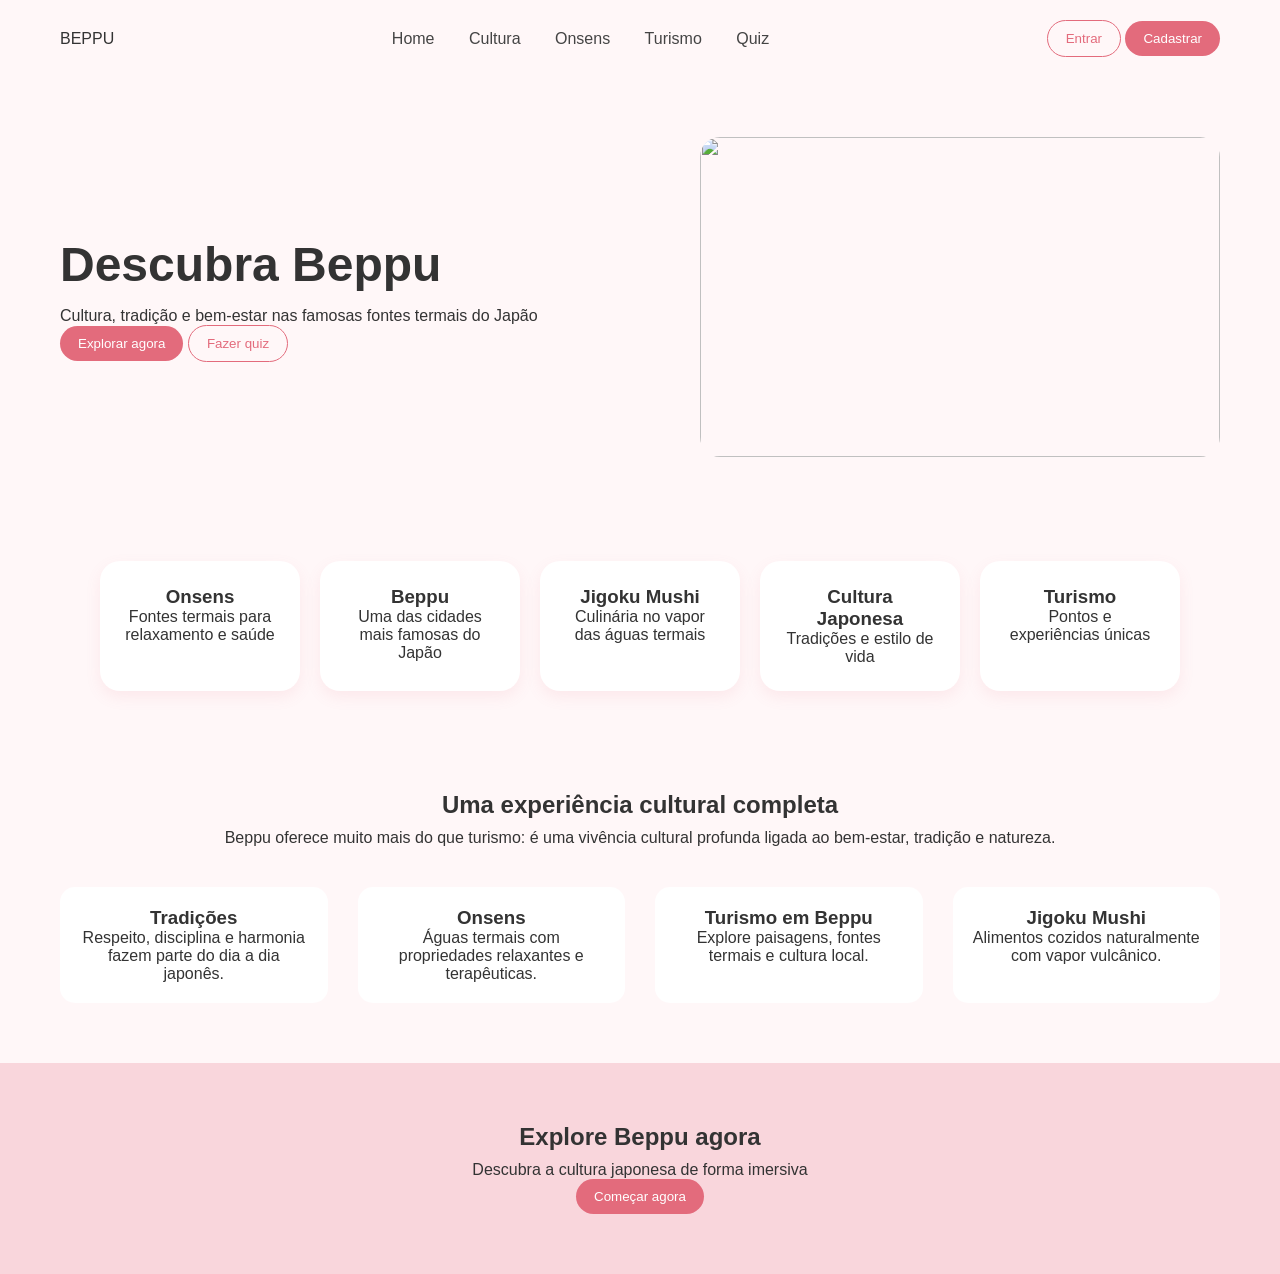
==== index.html @ dc389698 "Início página home" ====
<!DOCTYPE html>
<html lang="pt-br">

<head>
    <meta charset="UTF-8">
    <meta name="viewport" content="width=device-width, initial-scale=1.0">
    <title>Beppu</title>
    <link rel="stylesheet" href="css/style.css">
</head>

<body>
<!-- HEADER -->
<header class="header">
    <div class="logo">BEPPU</div>

    <nav class="menu">
        <a href="#home">Home</a>
        <a href="#cultura">Cultura</a>
        <a href="#onsens">Onsens</a>
        <a href="#turismo">Turismo</a>
        <a href="#quiz">Quiz</a>
    </nav>

    <div class="acoes">
        <button class="btn-outline">Entrar</button>
        <button class="btn-primary">Cadastrar</button>
    </div>
</header>

<!-- HERO -->
<section class="hero" id="home">
    <div class="hero-text">
        <h1>Descubra Beppu</h1>
        <p>Cultura, tradição e bem-estar nas famosas fontes termais do Japão</p>

        <div class="botoes">
            <button class="btn-primary">Explorar agora</button>
            <button class="btn-outline">Fazer quiz</button>
        </div>
    </div>

    <div class="hero-img">
        <img src="img/beppu.jpeg">
    </div>
</section>

<!-- CARDS -->
<section class="cards">

    <div class="card">
        <h3>Onsens</h3>
        <p>Fontes termais para relaxamento e saúde</p>
    </div>

    <div class="card">
        <h3>Beppu</h3>
        <p>Uma das cidades mais famosas do Japão</p>
    </div>

    <div class="card">
        <h3>Jigoku Mushi</h3>
        <p>Culinária no vapor das águas termais</p>
    </div>

    <div class="card">
        <h3>Cultura Japonesa</h3>
        <p>Tradições e estilo de vida</p>
    </div>

    <div class="card">
        <h3>Turismo</h3>
        <p>Pontos e experiências únicas</p>
    </div>

</section>

<!-- EXPERIÊNCIA -->
<section class="experiencia" id="cultura">
    <h2>Uma experiência cultural completa</h2>
    <p>Beppu oferece muito mais do que turismo: é uma vivência cultural profunda ligada ao bem-estar, tradição e natureza.</p>

    <div class="grid-exp">

        <div class="exp-box">
            <h3>Tradições</h3>
            <p>Respeito, disciplina e harmonia fazem parte do dia a dia japonês.</p>
        </div>

        <div class="exp-box" id="onsens">
            <h3>Onsens</h3>
            <p>Águas termais com propriedades relaxantes e terapêuticas.</p>
        </div>

        <div class="exp-box" id="turismo">
            <h3>Turismo em Beppu</h3>
            <p>Explore paisagens, fontes termais e cultura local.</p>
        </div>

        <div class="exp-box">
            <h3>Jigoku Mushi</h3>
            <p>Alimentos cozidos naturalmente com vapor vulcânico.</p>
        </div>

    </div>
</section>

<!-- CTA FINAL -->
<section class="cta">
    <h2>Explore Beppu agora</h2>
    <p>Descubra a cultura japonesa de forma imersiva</p>
    <button class="btn-primary">Começar agora</button>
</section>
</body>
</html>
---- css/style.css ----
* {
    margin: 0;
    padding: 0;
    box-sizing: border-box;
}

body {
    font-family: 'Segoe UI', sans-serif;
    background-color: #fff7f8;
    color: #333;
}

/* HEADER */
.header {
    display: flex;
    justify-content: space-between;
    align-items: center;
    padding: 20px 60px;
}

.menu a {
    margin: 0 15px;
    text-decoration: none;
    color: #444;
}

.menu a:hover {
    color: #e36b7c;
}

/* BOTÕES */
.btn-primary {
    background-color: #e36b7c;
    color: white;
    border: none;
    padding: 10px 18px;
    border-radius: 20px;
    cursor: pointer;
}

.btn-outline {
    background: transparent;
    border: 1px solid #e36b7c;
    color: #e36b7c;
    padding: 10px 18px;
    border-radius: 20px;
    cursor: pointer;
}

/* HERO */
.hero {
    display: flex;
    align-items: center;
    justify-content: space-between;
    padding: 60px;
}

.hero-text {
    max-width: 500px;
}

.hero-text h1 {
    font-size: 48px;
    margin-bottom: 15px;
}

.hero-img img {
    width: 520px;
    height: 320px;
    object-fit: cover;
    border-radius: 20px;
}

/* CARDS */
.cards {
    display: flex;
    justify-content: center;
    gap: 20px;
    padding: 40px;
}

.card {
    background: white;
    padding: 25px;
    width: 200px;
    border-radius: 20px;
    text-align: center;
    box-shadow: 0 6px 15px rgba(227, 107, 124, 0.1);
    transition: 0.3s;
}

.card:hover {
    transform: translateY(-8px);
}

/* EXPERIÊNCIA */
.experiencia {
    padding: 60px;
    text-align: center;
}

.experiencia h2 {
    margin-bottom: 10px;
}

.grid-exp {
    display: grid;
    grid-template-columns: repeat(4, 1fr);
    gap: 30px;
    margin-top: 40px;
}

.exp-box {
    background: white;
    padding: 20px;
    border-radius: 15px;
}

/* CTA */
.cta {
    text-align: center;
    padding: 60px;
    background: #f9d6dc;
}

.cta h2 {
    margin-bottom: 10px;
}
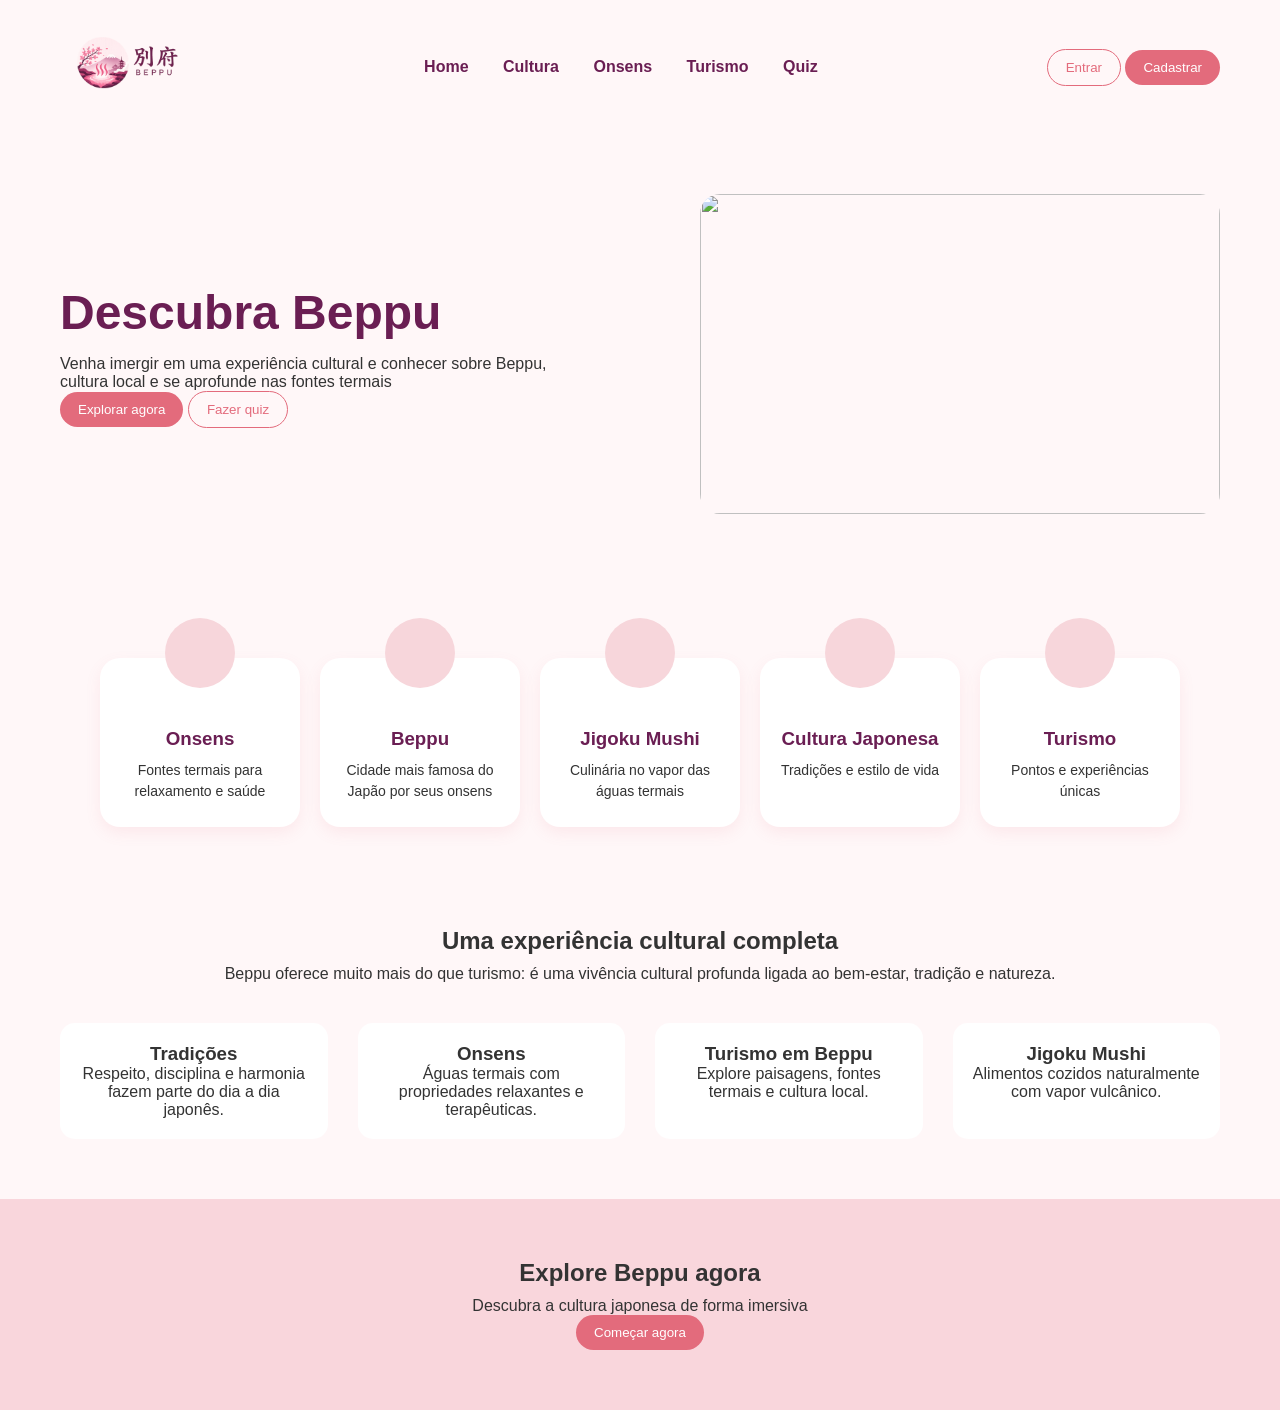
==== commit 760af850: "update index e css" ====
--- a/index.html
+++ b/index.html
@@ -6,12 +6,16 @@
     <meta name="viewport" content="width=device-width, initial-scale=1.0">
     <title>Beppu</title>
     <link rel="stylesheet" href="css/style.css">
+    <script src="https://unpkg.com/lucide@latest"></script>
 </head>
 
 <body>
 <!-- HEADER -->
 <header class="header">
-    <div class="logo">BEPPU</div>
+    <div class="logo">
+        <img src="assets/img/logo.png">
+    </div>
+
 
     <nav class="menu">
         <a href="#home">Home</a>
@@ -31,7 +35,7 @@
 <section class="hero" id="home">
     <div class="hero-text">
         <h1>Descubra Beppu</h1>
-        <p>Cultura, tradição e bem-estar nas famosas fontes termais do Japão</p>
+        <p>Venha imergir em uma experiência cultural e conhecer sobre Beppu, cultura local e se aprofunde nas fontes termais</p>
 
         <div class="botoes">
             <button class="btn-primary">Explorar agora</button>
@@ -40,7 +44,7 @@
     </div>
 
     <div class="hero-img">
-        <img src="img/beppu.jpeg">
+       <img src="assets/img/chinoike.jpeg">
     </div>
 </section>
 
@@ -48,26 +52,41 @@
 <section class="cards">
 
     <div class="card">
+        <div class="icon">
+            <i data-lucide="waves"></i>
+        </div>
         <h3>Onsens</h3>
         <p>Fontes termais para relaxamento e saúde</p>
     </div>
 
     <div class="card">
+        <div class="icon">
+            <i data-lucide="map-pin"></i>
+        </div>
         <h3>Beppu</h3>
-        <p>Uma das cidades mais famosas do Japão</p>
+        <p>Cidade mais famosa do Japão por seus onsens</p>
     </div>
 
     <div class="card">
+        <div class="icon">
+            <i data-lucide="utensils"></i>
+        </div>
         <h3>Jigoku Mushi</h3>
         <p>Culinária no vapor das águas termais</p>
     </div>
 
     <div class="card">
+        <div class="icon">
+            <i data-lucide="flower"></i>
+        </div>
         <h3>Cultura Japonesa</h3>
         <p>Tradições e estilo de vida</p>
     </div>
 
     <div class="card">
+        <div class="icon">
+            <i data-lucide="compass"></i>
+        </div>
         <h3>Turismo</h3>
         <p>Pontos e experiências únicas</p>
     </div>
@@ -110,5 +129,10 @@
     <p>Descubra a cultura japonesa de forma imersiva</p>
     <button class="btn-primary">Começar agora</button>
 </section>
+
+<script>
+  lucide.createIcons();
+</script>
+
 </body>
 </html>
--- a/css/style.css
+++ b/css/style.css
@@ -18,10 +18,17 @@
     padding: 20px 60px;
 }
 
+.logo img {
+    height: 90px;
+    width: auto;
+    object-fit: contain;
+}
+
 .menu a {
     margin: 0 15px;
     text-decoration: none;
-    color: #444;
+    color: rgb(106, 30, 83);
+    font-weight: bolder;
 }
 
 .menu a:hover {
@@ -62,6 +69,7 @@
 .hero-text h1 {
     font-size: 48px;
     margin-bottom: 15px;
+    color: rgb(106, 30, 83);
 }
 
 .hero-img img {
@@ -81,12 +89,49 @@
 
 .card {
     background: white;
-    padding: 25px;
+    padding: 70px 20px 25px;
     width: 200px;
     border-radius: 20px;
     text-align: center;
     box-shadow: 0 6px 15px rgba(227, 107, 124, 0.1);
     transition: 0.3s;
+    position: relative;
+    margin-top: 40px;
+}
+
+.card h3 {
+    margin-bottom: 10px;
+    color:rgb(106, 30, 83);
+}
+
+.card p {
+    line-height: 1.5;
+    font-size: 14px;
+}
+
+/* círculo rosa */
+.icon {
+    width: 70px;
+    height: 70px;
+    background: #f7d6db;
+    border-radius: 50%;
+
+    display: flex;
+    align-items: center;
+    justify-content: center;
+
+    position: absolute;
+    top: -40px;
+    left: 50%;
+    transform: translateX(-50%);
+}
+
+/* ÍCONE SVG */
+.icon svg {
+    width: 30px;
+    height: 30px;
+    color: #e36b7c; /* COR PADRÃO */
+    display: block;
 }
 
 .card:hover {
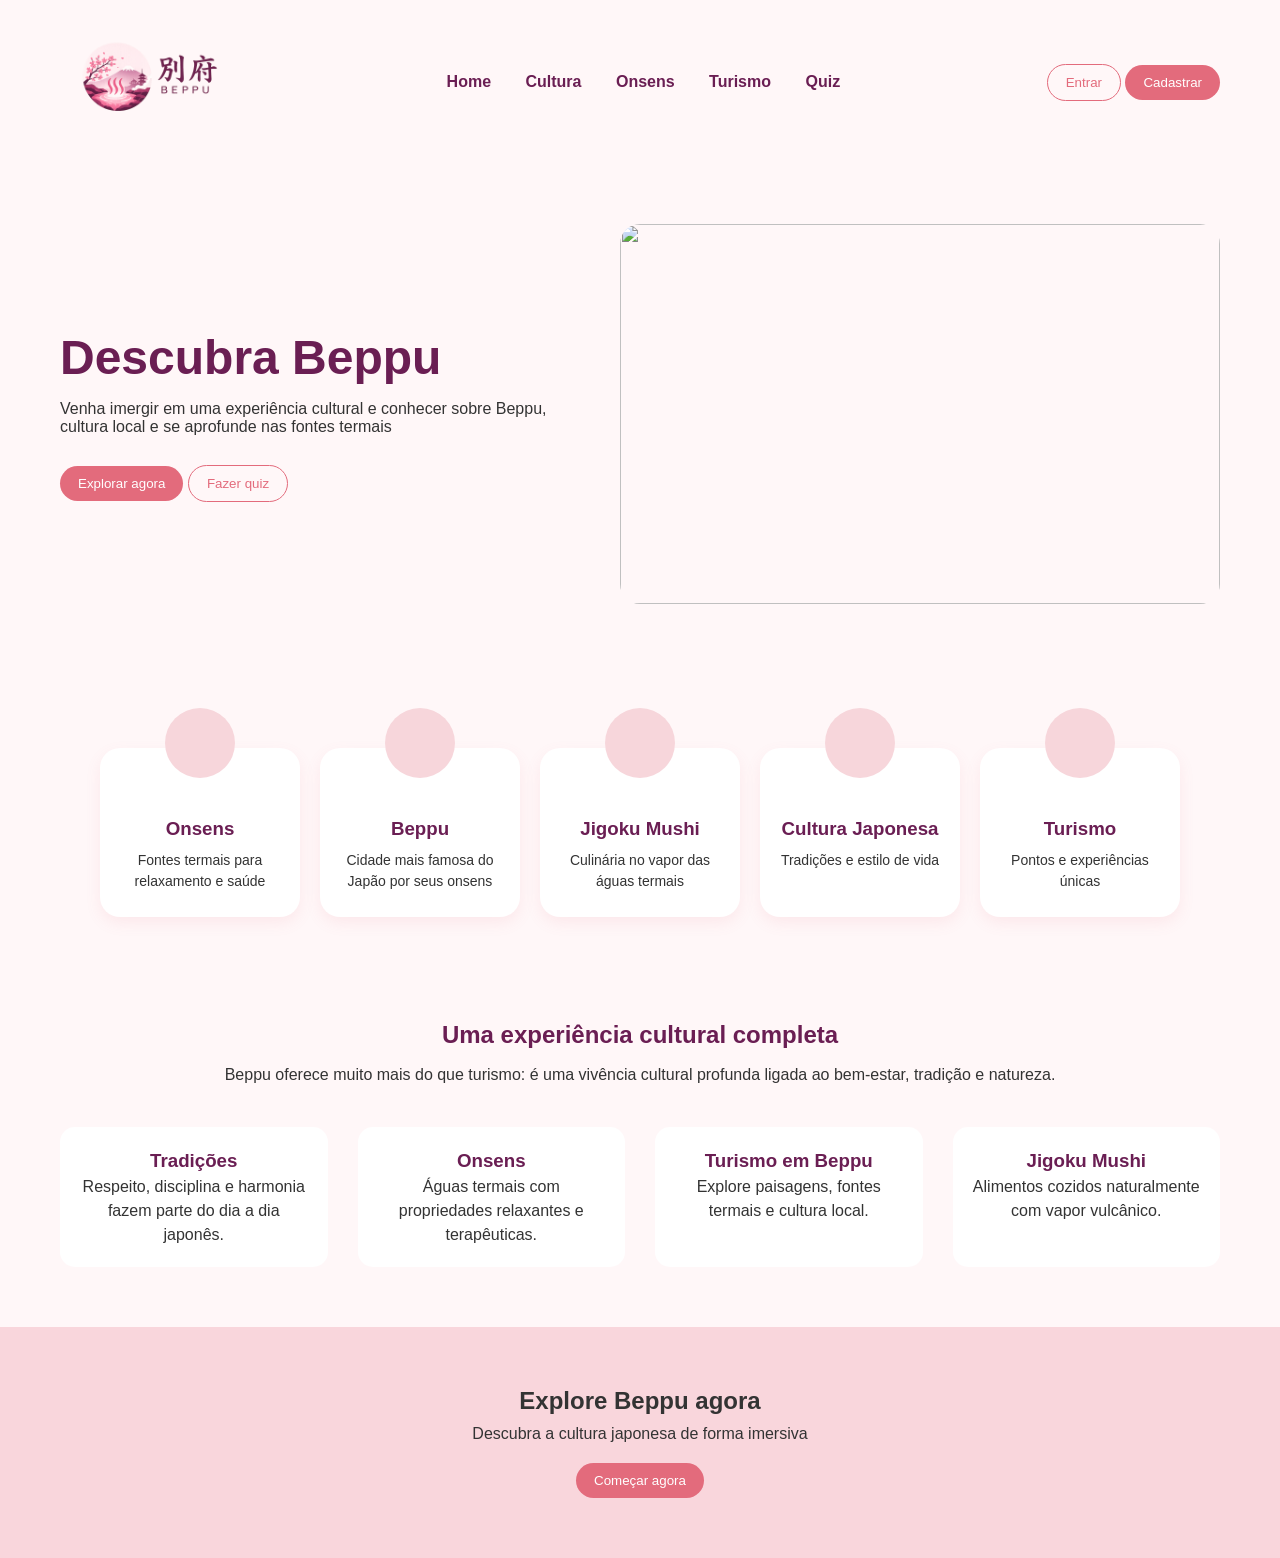
==== commit fc0caece: "update no index" ====
--- a/index.html
+++ b/index.html
@@ -5,6 +5,7 @@
     <meta charset="UTF-8">
     <meta name="viewport" content="width=device-width, initial-scale=1.0">
     <title>Beppu</title>
+    <link rel="icon" type="image/png" sizes="192x192" href="assets/img/logo_img.png">
     <link rel="stylesheet" href="css/style.css">
     <script src="https://unpkg.com/lucide@latest"></script>
 </head>
--- a/css/style.css
+++ b/css/style.css
@@ -19,7 +19,7 @@
 }
 
 .logo img {
-    height: 90px;
+    height: 120px;
     width: auto;
     object-fit: contain;
 }
@@ -54,6 +54,10 @@
     cursor: pointer;
 }
 
+.hero-text .btn-primary {
+    margin-top: 30px;
+}
+
 /* HERO */
 .hero {
     display: flex;
@@ -73,8 +77,8 @@
 }
 
 .hero-img img {
-    width: 520px;
-    height: 320px;
+    width: 600px;
+    height: 380px;
     object-fit: cover;
     border-radius: 20px;
 }
@@ -142,10 +146,16 @@
 .experiencia {
     padding: 60px;
     text-align: center;
+    line-height: 1.5;
 }
 
 .experiencia h2 {
     margin-bottom: 10px;
+    color:rgb(106, 30, 83);
+}
+
+.experiencia p {
+    color: #333;
 }
 
 .grid-exp {
@@ -153,6 +163,11 @@
     grid-template-columns: repeat(4, 1fr);
     gap: 30px;
     margin-top: 40px;
+    color:rgb(106, 30, 83);
+}
+
+.grid-exp p {
+    color:#333;
 }
 
 .exp-box {
@@ -170,4 +185,8 @@
 
 .cta h2 {
     margin-bottom: 10px;
+}
+
+.cta .btn-primary {
+    margin-top: 20px;
 }
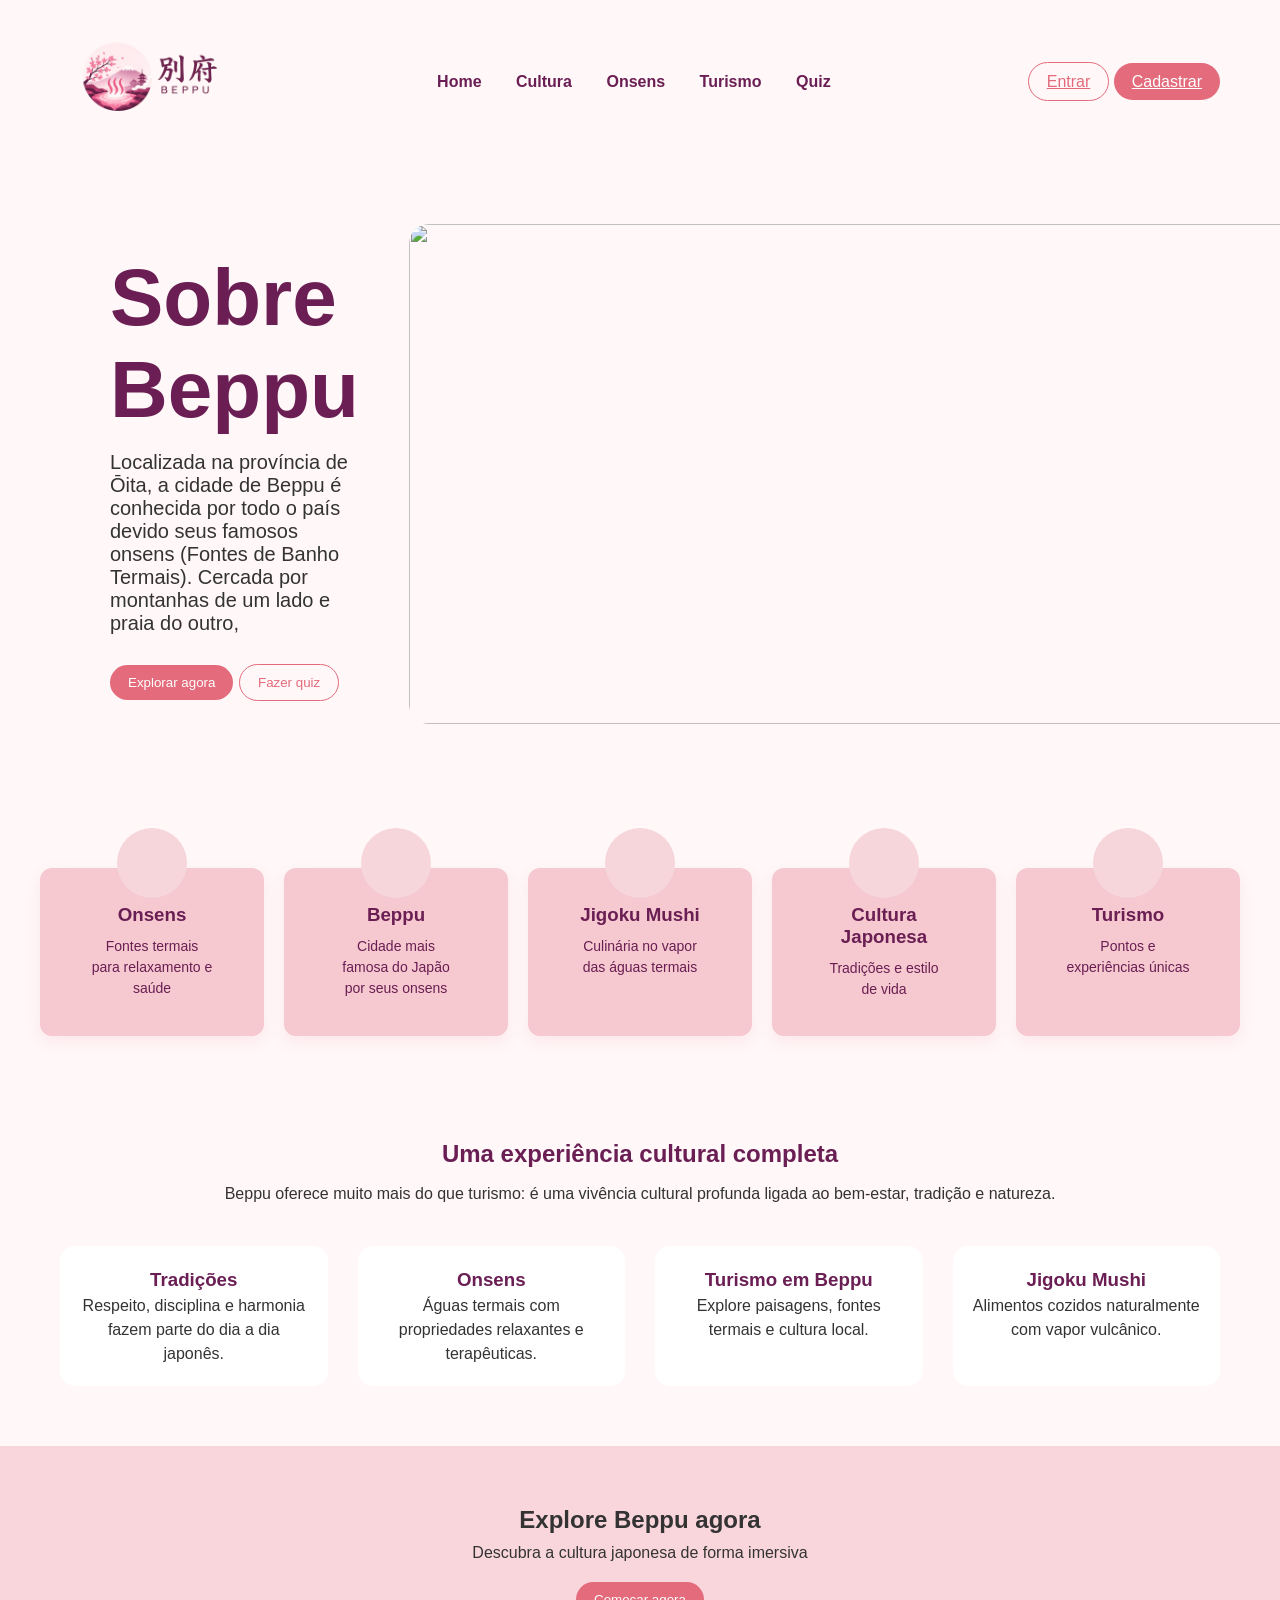
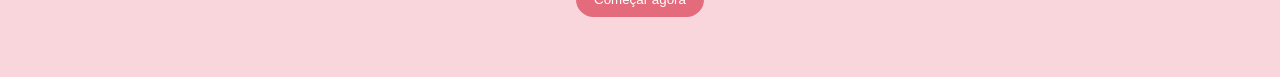
==== commit 719f79d4: "inicio cadastro e login" ====
--- a/index.html
+++ b/index.html
@@ -27,16 +27,16 @@
     </nav>
 
     <div class="acoes">
-        <button class="btn-outline">Entrar</button>
-        <button class="btn-primary">Cadastrar</button>
+        <a class="btn-outline" href="/login.html">Entrar</a>
+        <a class="btn-primary" href="/cadastro.html">Cadastrar</a>
     </div>
 </header>
 
 <!-- HERO -->
 <section class="hero" id="home">
     <div class="hero-text">
-        <h1>Descubra Beppu</h1>
-        <p>Venha imergir em uma experiência cultural e conhecer sobre Beppu, cultura local e se aprofunde nas fontes termais</p>
+        <h1>Sobre Beppu</h1>
+        <p>Localizada na província de Ōita, a cidade de Beppu é conhecida por todo o país devido seus famosos onsens (Fontes de Banho Termais). Cercada por montanhas de um lado e praia do outro, </p>
 
         <div class="botoes">
             <button class="btn-primary">Explorar agora</button>
--- a/css/style.css
+++ b/css/style.css
@@ -1,3 +1,12 @@
+:root {
+    --purple: rgb(106, 30, 83);
+    --black:  #333;
+    --white:  white;
+    --light-pink: #fff7f8;
+    --pink: #e36b7c;
+
+}
+
 * {
     margin: 0;
     padding: 0;
@@ -33,6 +42,7 @@
 
 .menu a:hover {
     color: #e36b7c;
+    font-size: 14px;
 }
 
 /* BOTÕES */
@@ -68,17 +78,20 @@
 
 .hero-text {
     max-width: 500px;
+    margin-left: 50px;
+    margin-right: 50px;
+    font-size: 20px;
 }
 
 .hero-text h1 {
-    font-size: 48px;
+    font-size: 80px;
     margin-bottom: 15px;
     color: rgb(106, 30, 83);
 }
 
 .hero-img img {
-    width: 600px;
-    height: 380px;
+    width: 1000px;
+    height: 500px;
     object-fit: cover;
     border-radius: 20px;
 }
@@ -105,7 +118,7 @@
 
 .card h3 {
     margin-bottom: 10px;
-    color:rgb(106, 30, 83);
+    color:var(--purple);
 }
 
 .card p {
@@ -189,4 +202,73 @@
 
 .cta .btn-primary {
     margin-top: 20px;
-}+}
+
+.login {
+    background-size: cover;
+    background-position: center;
+    flex: 1;
+    display: flex;
+    align-items: center;
+    justify-content: center;
+    position: relative;
+    padding: 20px 0;
+}
+.login .container {
+    position: relative;
+    z-index: 1;
+    display: flex;
+    justify-content: center;
+}
+.card {
+    background-color: #f5c9cf;
+    border-radius: 12px;
+    box-shadow: #e36b7c;
+    padding: 36px 50px;
+    width: 560px;
+    color: var(--purple);
+}
+.card-login    { max-width: 860px; }
+.card-cadastro { max-width: 700px; max-height: 700px;}
+.card h2 {
+    text-align: center;
+    font-size: 22px;
+    margin-bottom: 24px;
+    color: var(--purple);
+}
+.formulario {
+    display: flex;
+    flex-direction: column;
+    gap: 16px;
+}
+.campo {
+    display: flex;
+    flex-direction: column;
+    gap: 6px;
+}
+.campo span {
+    font-size: 14px;
+    color: var(--purple);
+    font-weight: 500;
+}
+.campo input {
+    padding: 10px 14px;
+    border: 1px solid var(--purple);
+    border-radius: 8px;
+    text-align: center;
+    outline: none;
+}
+.botao {
+    display: block;
+    width: fit-content;
+    margin: 8px auto 0;
+    padding: 10px 34px;
+    background: #fff7f8;
+    color: var(--purple);
+    border: none;
+    border-radius: 8px;
+    font-weight: 600;
+    font-size: 16px;
+}
+.botao:hover  { opacity: 0.88; }
+.botao:active { transform: scale(0.97); }
